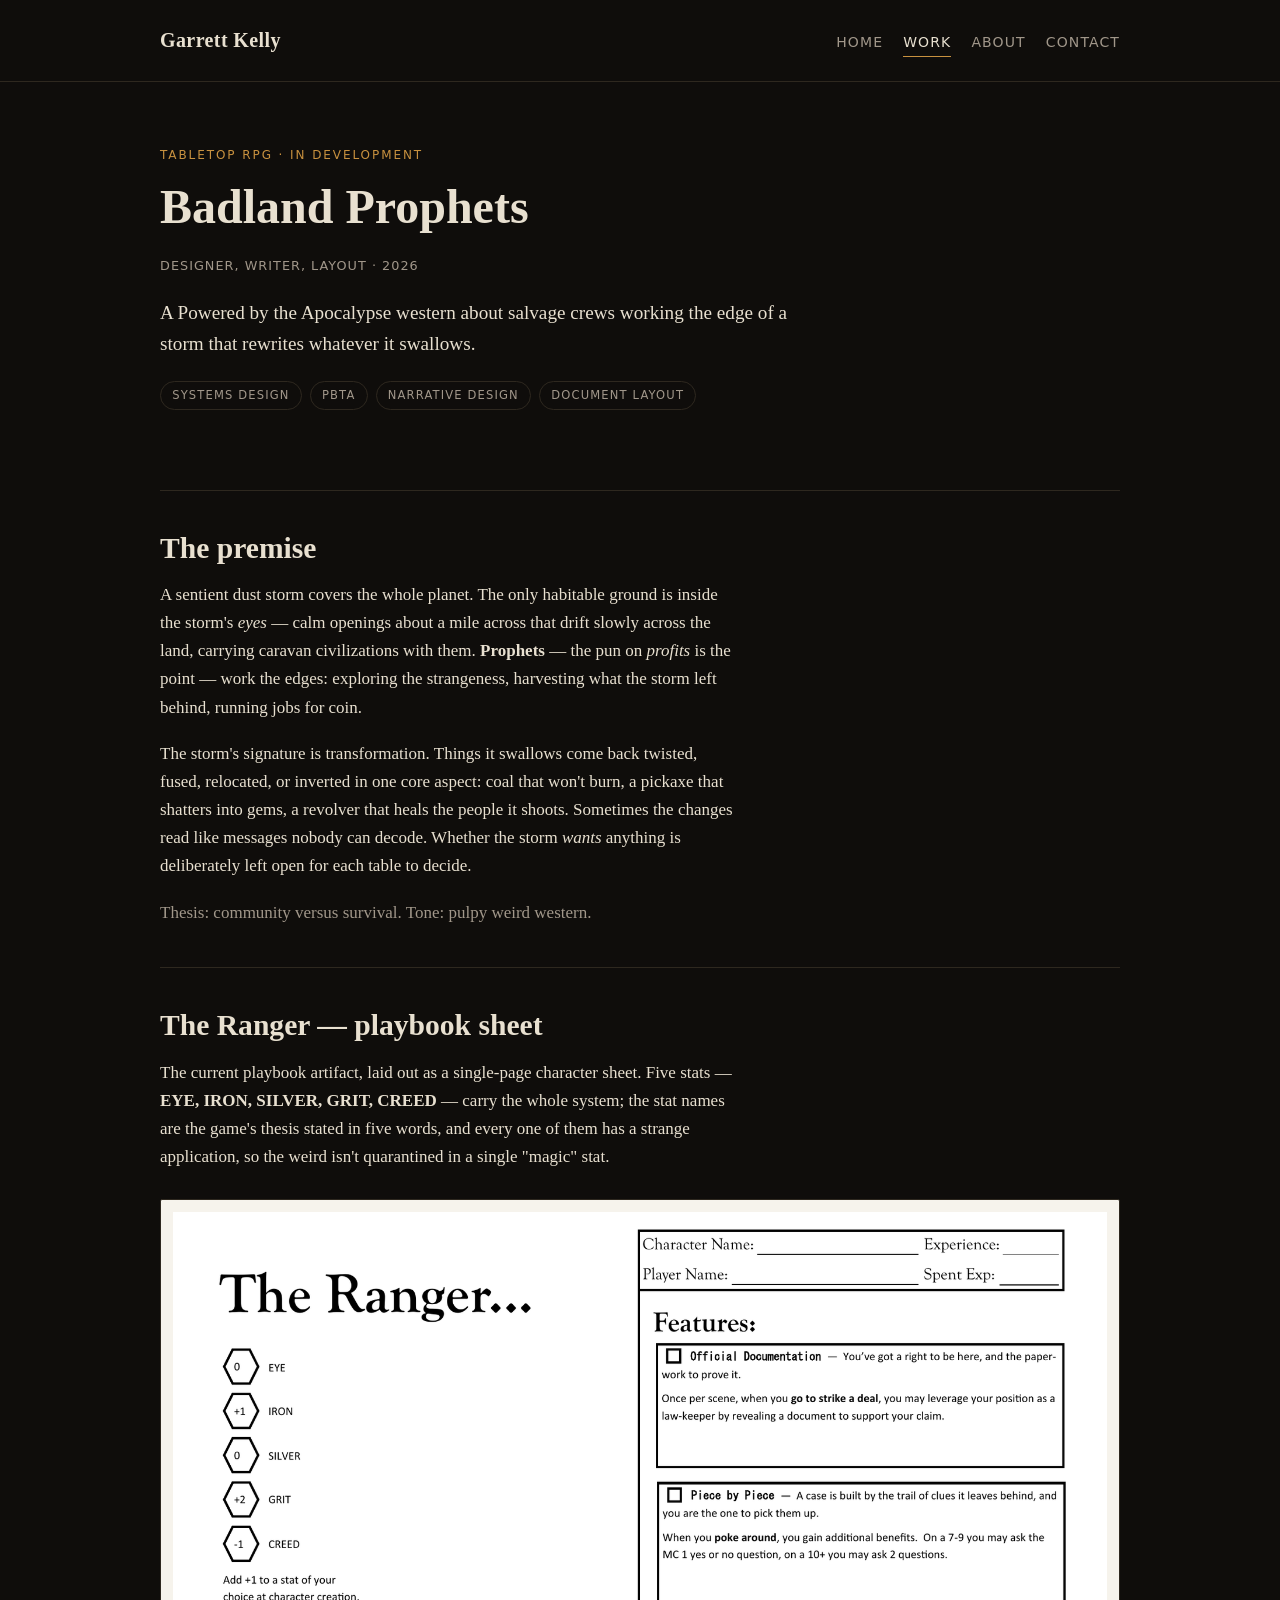
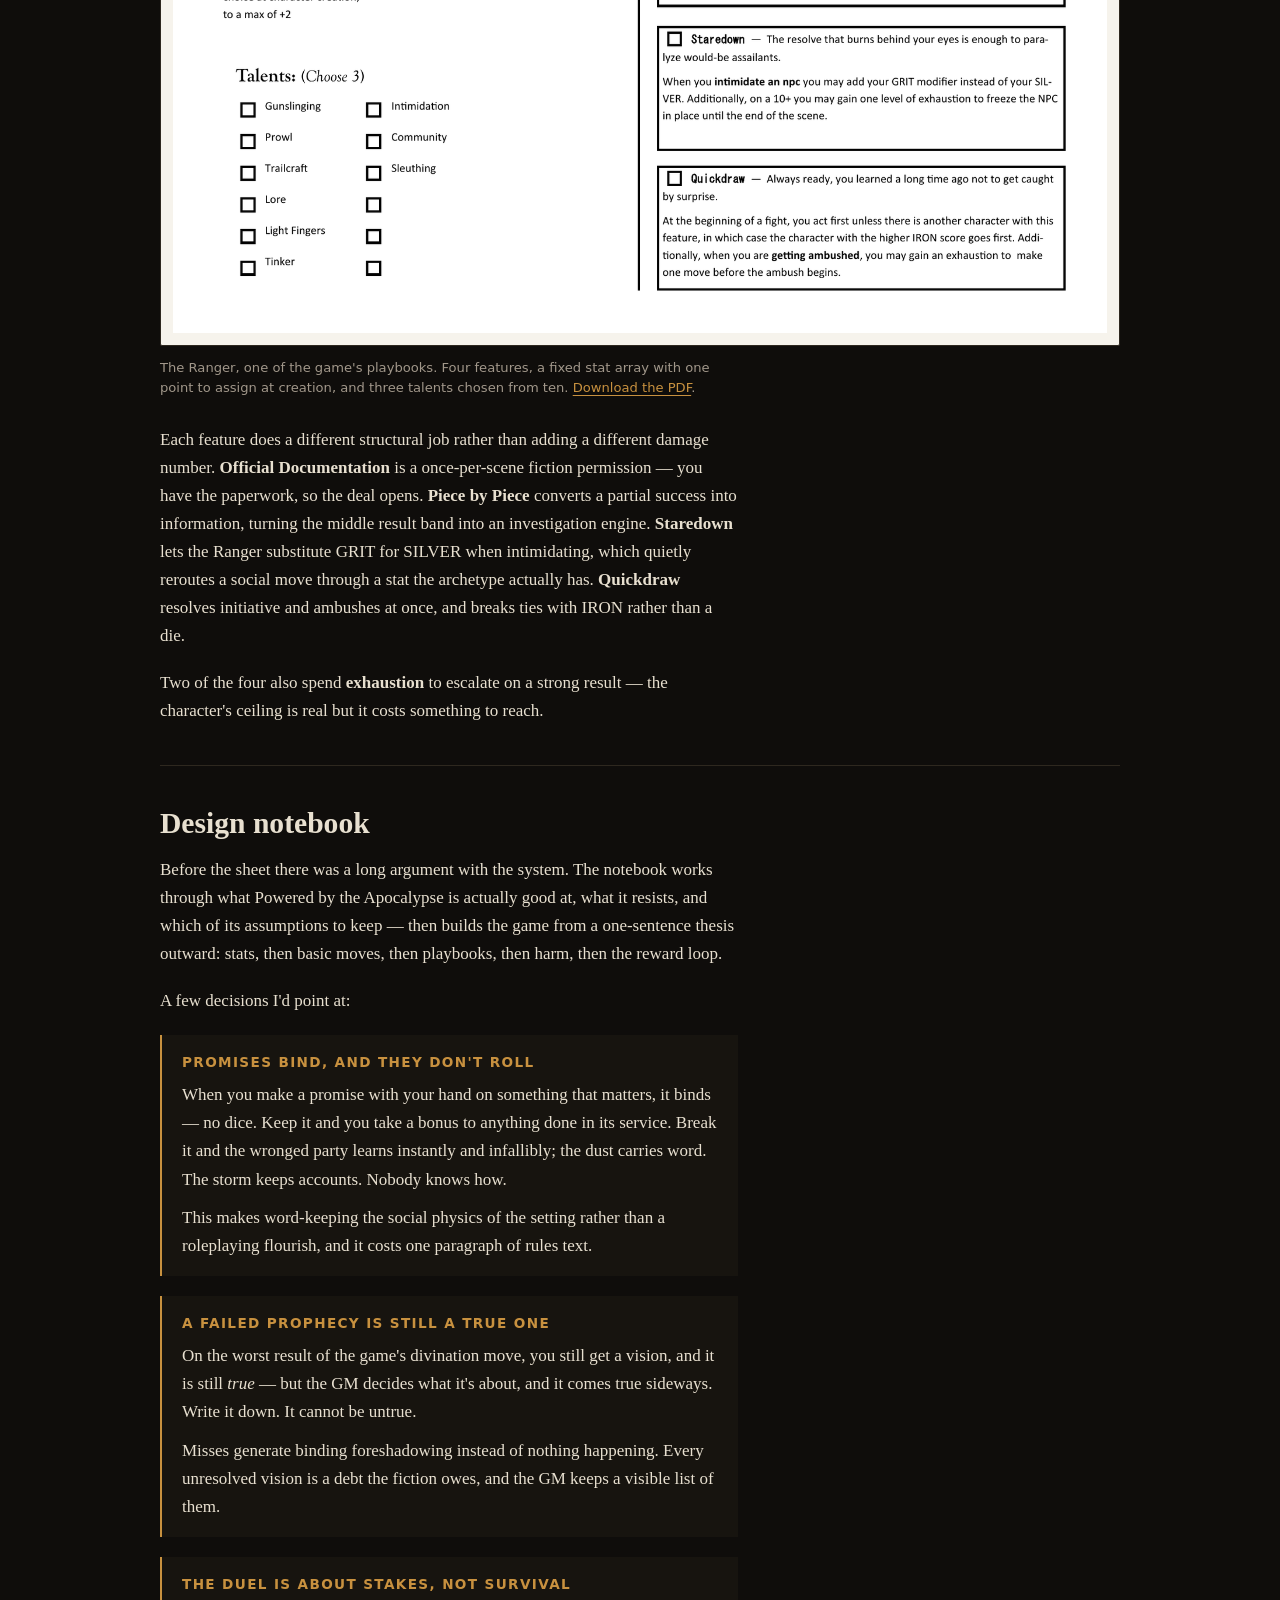
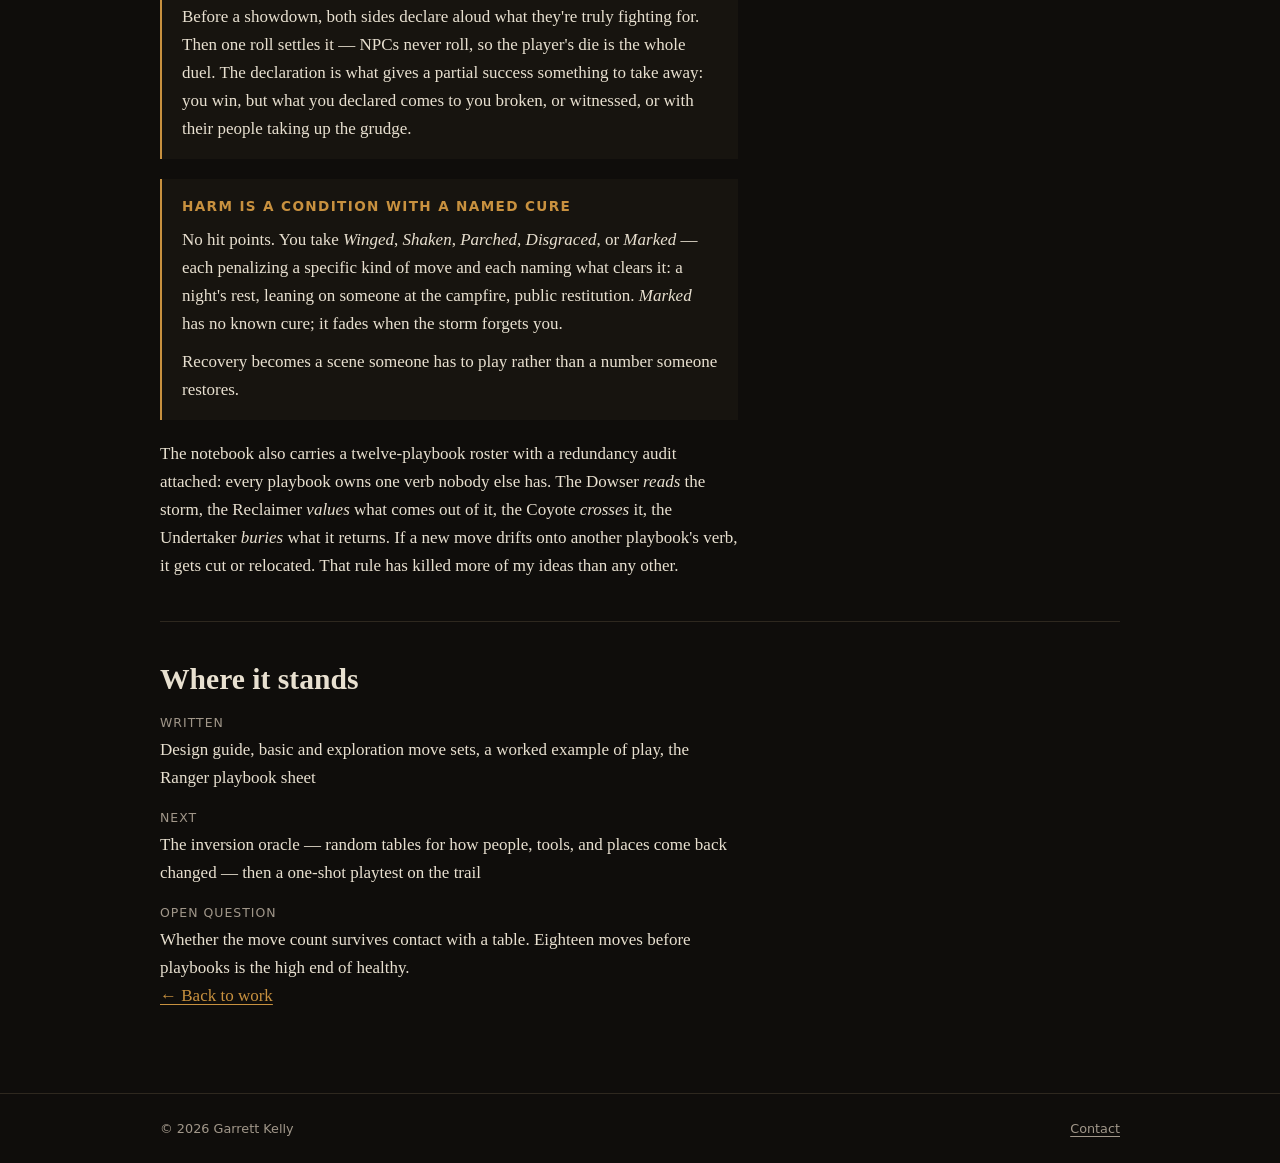
==== badland-prophets.html @ 7e540691 "Add Badland Prophets and Shrynks project pages" ====
<!DOCTYPE html>
<html lang="en">
<head>
<meta charset="utf-8">
<meta name="viewport" content="width=device-width, initial-scale=1">
<title>Badland Prophets — Garrett Kelly</title>
<meta name="description" content="Badland Prophets: a Powered by the Apocalypse weird western about salvage crews working the edge of a sentient dust storm. Design work by Garrett Kelly.">
<link rel="stylesheet" href="style.css">
</head>
<body>

<a class="skip-link" href="#main">Skip to content</a>

<header class="site-header">
  <div class="wrap">
    <a class="brand" href="index.html">Garrett Kelly</a>
    <nav class="site-nav" aria-label="Main">
      <a href="index.html">Home</a>
      <a href="work.html" aria-current="page">Work</a>
      <a href="about.html">About</a>
      <a href="contact.html">Contact</a>
    </nav>
  </div>
</header>

<main id="main">
  <div class="wrap">

    <section class="hero">
      <p class="eyebrow">Tabletop RPG &middot; In development</p>
      <h1>Badland Prophets</h1>
      <p class="subhead">Designer, writer, layout &middot; 2026</p>
      <p class="lede">A Powered by the Apocalypse western about salvage crews working the edge of a
        storm that rewrites whatever it swallows.</p>
      <ul class="tags">
        <li>Systems design</li>
        <li>PbtA</li>
        <li>Narrative design</li>
        <li>Document layout</li>
      </ul>
    </section>

    <section class="section" aria-labelledby="premise">
      <h2 id="premise">The premise</h2>
      <p>A sentient dust storm covers the whole planet. The only habitable ground is inside the
        storm's <em>eyes</em> — calm openings about a mile across that drift slowly across the land,
        carrying caravan civilizations with them. <strong>Prophets</strong> — the pun on
        <em>profits</em> is the point — work the edges: exploring the strangeness, harvesting what
        the storm left behind, running jobs for coin.</p>
      <p>The storm's signature is transformation. Things it swallows come back twisted, fused,
        relocated, or inverted in one core aspect: coal that won't burn, a pickaxe that shatters
        into gems, a revolver that heals the people it shoots. Sometimes the changes read like
        messages nobody can decode. Whether the storm <em>wants</em> anything is deliberately left
        open for each table to decide.</p>
      <p class="muted">Thesis: community versus survival. Tone: pulpy weird western.</p>
    </section>

    <section class="section" aria-labelledby="sheet">
      <h2 id="sheet">The Ranger — playbook sheet</h2>
      <p>The current playbook artifact, laid out as a single-page character sheet. Five stats —
        <strong>EYE, IRON, SILVER, GRIT, CREED</strong> — carry the whole system; the stat names are
        the game's thesis stated in five words, and every one of them has a strange application, so
        the weird isn't quarantined in a single "magic" stat.</p>

      <figure>
        <div class="paper">
          <img src="assets/badland-prophets-ranger.png" width="1600" height="1236"
               alt="The Ranger playbook sheet: a stat block listing EYE 0, IRON +1, SILVER 0, GRIT +2, CREED -1; a talent list of ten options with three to choose; and four features — Official Documentation, Piece by Piece, Staredown, and Quickdraw.">
        </div>
        <figcaption>
          The Ranger, one of the game's playbooks. Four features, a fixed stat array with one point
          to assign at creation, and three talents chosen from ten.
          <a href="assets/badland-prophets-ranger.pdf">Download the PDF</a>.
        </figcaption>
      </figure>

      <p>Each feature does a different structural job rather than adding a different damage number.
        <strong>Official Documentation</strong> is a once-per-scene fiction permission — you have
        the paperwork, so the deal opens. <strong>Piece by Piece</strong> converts a partial success
        into information, turning the middle result band into an investigation engine.
        <strong>Staredown</strong> lets the Ranger substitute GRIT for SILVER when intimidating,
        which quietly reroutes a social move through a stat the archetype actually has.
        <strong>Quickdraw</strong> resolves initiative and ambushes at once, and breaks ties with
        IRON rather than a die.</p>
      <p>Two of the four also spend <strong>exhaustion</strong> to escalate on a strong result —
        the character's ceiling is real but it costs something to reach.</p>
    </section>

    <section class="section" aria-labelledby="design">
      <h2 id="design">Design notebook</h2>
      <!-- EDIT: move names in this section come from the earlier basic-moves draft and don't all
           match the current sheet. Reconcile the two and update the names here. -->
      <p>Before the sheet there was a long argument with the system. The notebook works through what
        Powered by the Apocalypse is actually good at, what it resists, and which of its assumptions
        to keep — then builds the game from a one-sentence thesis outward: stats, then basic moves,
        then playbooks, then harm, then the reward loop.</p>

      <p>A few decisions I'd point at:</p>

      <div class="rule">
        <h4>Promises bind, and they don't roll</h4>
        <p>When you make a promise with your hand on something that matters, it binds — no dice.
          Keep it and you take a bonus to anything done in its service. Break it and the wronged
          party learns instantly and infallibly; the dust carries word. The storm keeps accounts.
          Nobody knows how.</p>
        <p>This makes word-keeping the social physics of the setting rather than a roleplaying
          flourish, and it costs one paragraph of rules text.</p>
      </div>

      <div class="rule">
        <h4>A failed prophecy is still a true one</h4>
        <p>On the worst result of the game's divination move, you still get a vision, and it is
          still <em>true</em> — but the GM decides what it's about, and it comes true sideways.
          Write it down. It cannot be untrue.</p>
        <p>Misses generate binding foreshadowing instead of nothing happening. Every unresolved
          vision is a debt the fiction owes, and the GM keeps a visible list of them.</p>
      </div>

      <div class="rule">
        <h4>The duel is about stakes, not survival</h4>
        <p>Before a showdown, both sides declare aloud what they're truly fighting for. Then one
          roll settles it — NPCs never roll, so the player's die is the whole duel. The declaration
          is what gives a partial success something to take away: you win, but what you declared
          comes to you broken, or witnessed, or with their people taking up the grudge.</p>
      </div>

      <div class="rule">
        <h4>Harm is a condition with a named cure</h4>
        <p>No hit points. You take <em>Winged</em>, <em>Shaken</em>, <em>Parched</em>,
          <em>Disgraced</em>, or <em>Marked</em> — each penalizing a specific kind of move and each
          naming what clears it: a night's rest, leaning on someone at the campfire, public
          restitution. <em>Marked</em> has no known cure; it fades when the storm forgets you.</p>
        <p>Recovery becomes a scene someone has to play rather than a number someone restores.</p>
      </div>

      <p>The notebook also carries a twelve-playbook roster with a redundancy audit attached: every
        playbook owns one verb nobody else has. The Dowser <em>reads</em> the storm, the Reclaimer
        <em>values</em> what comes out of it, the Coyote <em>crosses</em> it, the Undertaker
        <em>buries</em> what it returns. If a new move drifts onto another playbook's verb, it gets
        cut or relocated. That rule has killed more of my ideas than any other.</p>
    </section>

    <section class="section" aria-labelledby="status">
      <h2 id="status">Where it stands</h2>
      <dl class="facts">
        <dt>Written</dt>
        <dd>Design guide, basic and exploration move sets, a worked example of play, the Ranger
          playbook sheet</dd>
        <dt>Next</dt>
        <dd>The inversion oracle — random tables for how people, tools, and places come back
          changed — then a one-shot playtest on the trail</dd>
        <dt>Open question</dt>
        <dd>Whether the move count survives contact with a table. Eighteen moves before playbooks is
          the high end of healthy.</dd>
      </dl>
      <p><a href="work.html">&larr; Back to work</a></p>
    </section>

  </div>
</main>

<footer class="site-footer">
  <div class="wrap">
    <span>&copy; 2026 Garrett Kelly</span>
    <span><a href="contact.html">Contact</a></span>
  </div>
</footer>

</body>
</html>
---- style.css ----
/* ==========================================================================
   Garrett Kelly — portfolio stylesheet
   Single file, no build step. Edit the tokens below to restyle the site.
   ========================================================================== */

:root {
  /* Color tokens — change these four and the whole site follows */
  --ink:      #0f0d0b;   /* page background */
  --panel:    #17140f;   /* cards, raised surfaces */
  --parchment:#e8e0d0;   /* body text */
  --muted:    #a1978a;   /* secondary text */
  --accent:   #c8913f;   /* links, rules, highlights */
  --line:     #2e281f;   /* hairline borders */

  /* Type */
  --serif: "Iowan Old Style", "Palatino Linotype", Palatino, "Book Antiqua", Georgia, serif;
  --sans: ui-sans-serif, system-ui, -apple-system, "Segoe UI", Roboto, Helvetica, Arial, sans-serif;

  /* Layout */
  --measure: 68ch;   /* comfortable reading width */
  --wide: 1000px;    /* page max width */
  --gap: 1.5rem;
}

*, *::before, *::after { box-sizing: border-box; }

html { -webkit-text-size-adjust: 100%; }

body {
  margin: 0;
  background: var(--ink);
  color: var(--parchment);
  font-family: var(--serif);
  font-size: 1.0625rem;
  line-height: 1.65;
  display: flex;
  flex-direction: column;
  min-height: 100vh;
}

/* --- Shell ---------------------------------------------------------------- */

.wrap {
  width: 100%;
  max-width: var(--wide);
  margin: 0 auto;
  padding: 0 1.25rem;
}

main { flex: 1 0 auto; padding: 3rem 0 4rem; }

/* --- Header / nav --------------------------------------------------------- */

.site-header {
  border-bottom: 1px solid var(--line);
  padding: 1.5rem 0;
}

.site-header .wrap {
  display: flex;
  flex-wrap: wrap;
  align-items: baseline;
  justify-content: space-between;
  gap: 0.75rem var(--gap);
}

.brand {
  font-size: 1.25rem;
  font-weight: 600;
  letter-spacing: 0.02em;
  color: var(--parchment);
  text-decoration: none;
}

.brand:hover, .brand:focus-visible { color: var(--accent); }

.site-nav {
  display: flex;
  flex-wrap: wrap;
  gap: 1.25rem;
  font-family: var(--sans);
  font-size: 0.875rem;
  letter-spacing: 0.08em;
  text-transform: uppercase;
}

.site-nav a {
  color: var(--muted);
  text-decoration: none;
  padding-bottom: 2px;
  border-bottom: 1px solid transparent;
}

.site-nav a:hover,
.site-nav a:focus-visible { color: var(--parchment); }

.site-nav a[aria-current="page"] {
  color: var(--parchment);
  border-bottom-color: var(--accent);
}

/* --- Typography ----------------------------------------------------------- */

h1, h2, h3 {
  line-height: 1.2;
  font-weight: 600;
  margin: 0 0 0.5em;
}

h1 { font-size: clamp(2rem, 5vw, 3rem); }
h2 { font-size: clamp(1.4rem, 3vw, 1.85rem); }
h3 { font-size: 1.15rem; }

p, ul, ol { max-width: var(--measure); }
p { margin: 0 0 1.1em; }

a { color: var(--accent); text-underline-offset: 3px; }
a:hover { color: var(--parchment); }

:focus-visible {
  outline: 2px solid var(--accent);
  outline-offset: 3px;
}

.lede {
  font-size: 1.2rem;
  color: var(--parchment);
}

.muted { color: var(--muted); }

.eyebrow {
  font-family: var(--sans);
  font-size: 0.75rem;
  letter-spacing: 0.16em;
  text-transform: uppercase;
  color: var(--accent);
  margin: 0 0 0.75rem;
}

/* --- Sections ------------------------------------------------------------- */

.hero { padding: 1rem 0 2.5rem; }

.section {
  padding-top: 2.5rem;
  margin-top: 2.5rem;
  border-top: 1px solid var(--line);
}

/* --- Project cards -------------------------------------------------------- */

.project-list {
  list-style: none;
  padding: 0;
  margin: 0;
  max-width: none;
  display: grid;
  gap: var(--gap);
  grid-template-columns: repeat(auto-fill, minmax(280px, 1fr));
}

.project {
  background: var(--panel);
  border: 1px solid var(--line);
  border-radius: 3px;
  padding: 1.25rem 1.35rem 1.4rem;
}

.project h3 { margin-bottom: 0.35rem; }

.project p { max-width: none; margin-bottom: 0.75rem; }

.project .meta {
  font-family: var(--sans);
  font-size: 0.78rem;
  letter-spacing: 0.06em;
  text-transform: uppercase;
  color: var(--muted);
  margin: 0;
}

/* Single-column detailed entries (work.html) */
.project-list.stacked { grid-template-columns: 1fr; }

/* --- Definition-style lists ----------------------------------------------- */

.facts {
  margin: 0;
  max-width: var(--measure);
}

.facts dt {
  font-family: var(--sans);
  font-size: 0.78rem;
  letter-spacing: 0.08em;
  text-transform: uppercase;
  color: var(--muted);
  margin-top: 1rem;
}

.facts dd { margin: 0.15rem 0 0; }

/* --- Buttons -------------------------------------------------------------- */

.button {
  display: inline-block;
  font-family: var(--sans);
  font-size: 0.85rem;
  letter-spacing: 0.08em;
  text-transform: uppercase;
  text-decoration: none;
  color: var(--ink);
  background: var(--accent);
  border: 1px solid var(--accent);
  border-radius: 2px;
  padding: 0.6rem 1.1rem;
}

.button:hover, .button:focus-visible {
  background: transparent;
  color: var(--accent);
}

/* --- Footer --------------------------------------------------------------- */

.site-footer {
  flex-shrink: 0;
  border-top: 1px solid var(--line);
  padding: 1.5rem 0;
  font-family: var(--sans);
  font-size: 0.8rem;
  color: var(--muted);
}

.site-footer .wrap {
  display: flex;
  flex-wrap: wrap;
  gap: 0.5rem var(--gap);
  justify-content: space-between;
}

.site-footer a { color: var(--muted); }
.site-footer a:hover { color: var(--accent); }

/* --- Project pages -------------------------------------------------------- */

.subhead {
  font-family: var(--sans);
  font-size: 0.8rem;
  letter-spacing: 0.08em;
  text-transform: uppercase;
  color: var(--muted);
  margin: -0.25rem 0 1.25rem;
}

.tags {
  list-style: none;
  display: flex;
  flex-wrap: wrap;
  gap: 0.5rem;
  padding: 0;
  margin: 1.25rem 0 0;
  max-width: none;
}

.tags li {
  font-family: var(--sans);
  font-size: 0.72rem;
  letter-spacing: 0.1em;
  text-transform: uppercase;
  color: var(--muted);
  border: 1px solid var(--line);
  border-radius: 999px;
  padding: 0.25rem 0.7rem;
}

/* Pull-quoted rules text, set like it would appear in the book */
.rule {
  background: var(--panel);
  border-left: 2px solid var(--accent);
  padding: 1rem 1.25rem;
  margin: 1.25rem 0;
  max-width: var(--measure);
}

.rule h4 {
  font-family: var(--sans);
  font-size: 0.85rem;
  letter-spacing: 0.1em;
  text-transform: uppercase;
  color: var(--accent);
  margin: 0 0 0.5rem;
}

.rule p { margin-bottom: 0.6em; }
.rule p:last-child { margin-bottom: 0; }
.rule ul { margin: 0.4em 0 0; padding-left: 1.1rem; }

/* --- Figures & exhibits --------------------------------------------------- */

figure { margin: 1.75rem 0; }

figcaption {
  font-family: var(--sans);
  font-size: 0.82rem;
  line-height: 1.5;
  color: var(--muted);
  margin-top: 0.75rem;
  max-width: var(--measure);
}

/* A document scan sits on its own paper, not on the dark page */
.paper {
  background: #f6f3ec;
  border: 1px solid var(--line);
  border-radius: 2px;
  padding: 0.75rem;
}

.paper img {
  display: block;
  width: 100%;
  height: auto;
}

/* --- Heatmap (Shrynks success rates) -------------------------------------- */

.scroll-x {
  overflow-x: auto;
  padding-bottom: 0.5rem;
}

table.heatmap {
  border-collapse: separate;
  border-spacing: 2px;
  font-family: var(--sans);
  font-size: 0.7rem;
  font-variant-numeric: tabular-nums;
}

table.heatmap caption {
  caption-side: top;
  text-align: left;
  font-size: 0.82rem;
  color: var(--muted);
  padding-bottom: 0.6rem;
}

table.heatmap th {
  font-weight: 500;
  font-size: 0.68rem;
  letter-spacing: 0.06em;
  text-transform: uppercase;
  color: var(--muted);
  padding: 0.2rem 0.35rem;
  white-space: nowrap;
}

table.heatmap th[scope="row"] { text-align: right; }

table.heatmap td {
  width: 2.7rem;
  padding: 0.35rem 0.2rem;
  text-align: center;
  border-radius: 2px;
  background: #1b1712;
  color: var(--parchment);
}

table.heatmap td.hot { color: #171310; }

table.heatmap td:hover {
  outline: 2px solid var(--parchment);
  outline-offset: -2px;
}

.legend {
  display: flex;
  align-items: center;
  gap: 0.5rem;
  font-family: var(--sans);
  font-size: 0.72rem;
  color: var(--muted);
  margin-top: 0.75rem;
  flex-wrap: wrap;
}

.legend .swatches { display: flex; gap: 2px; }

.legend .swatches span {
  width: 1.6rem;
  height: 0.7rem;
  border-radius: 1px;
}

/* --- Utilities ------------------------------------------------------------ */

.skip-link {
  position: absolute;
  left: -9999px;
  top: 0;
  background: var(--accent);
  color: var(--ink);
  padding: 0.5rem 1rem;
  z-index: 10;
}

.skip-link:focus { left: 0; }

@media (prefers-reduced-motion: no-preference) {
  html { scroll-behavior: smooth; }
}
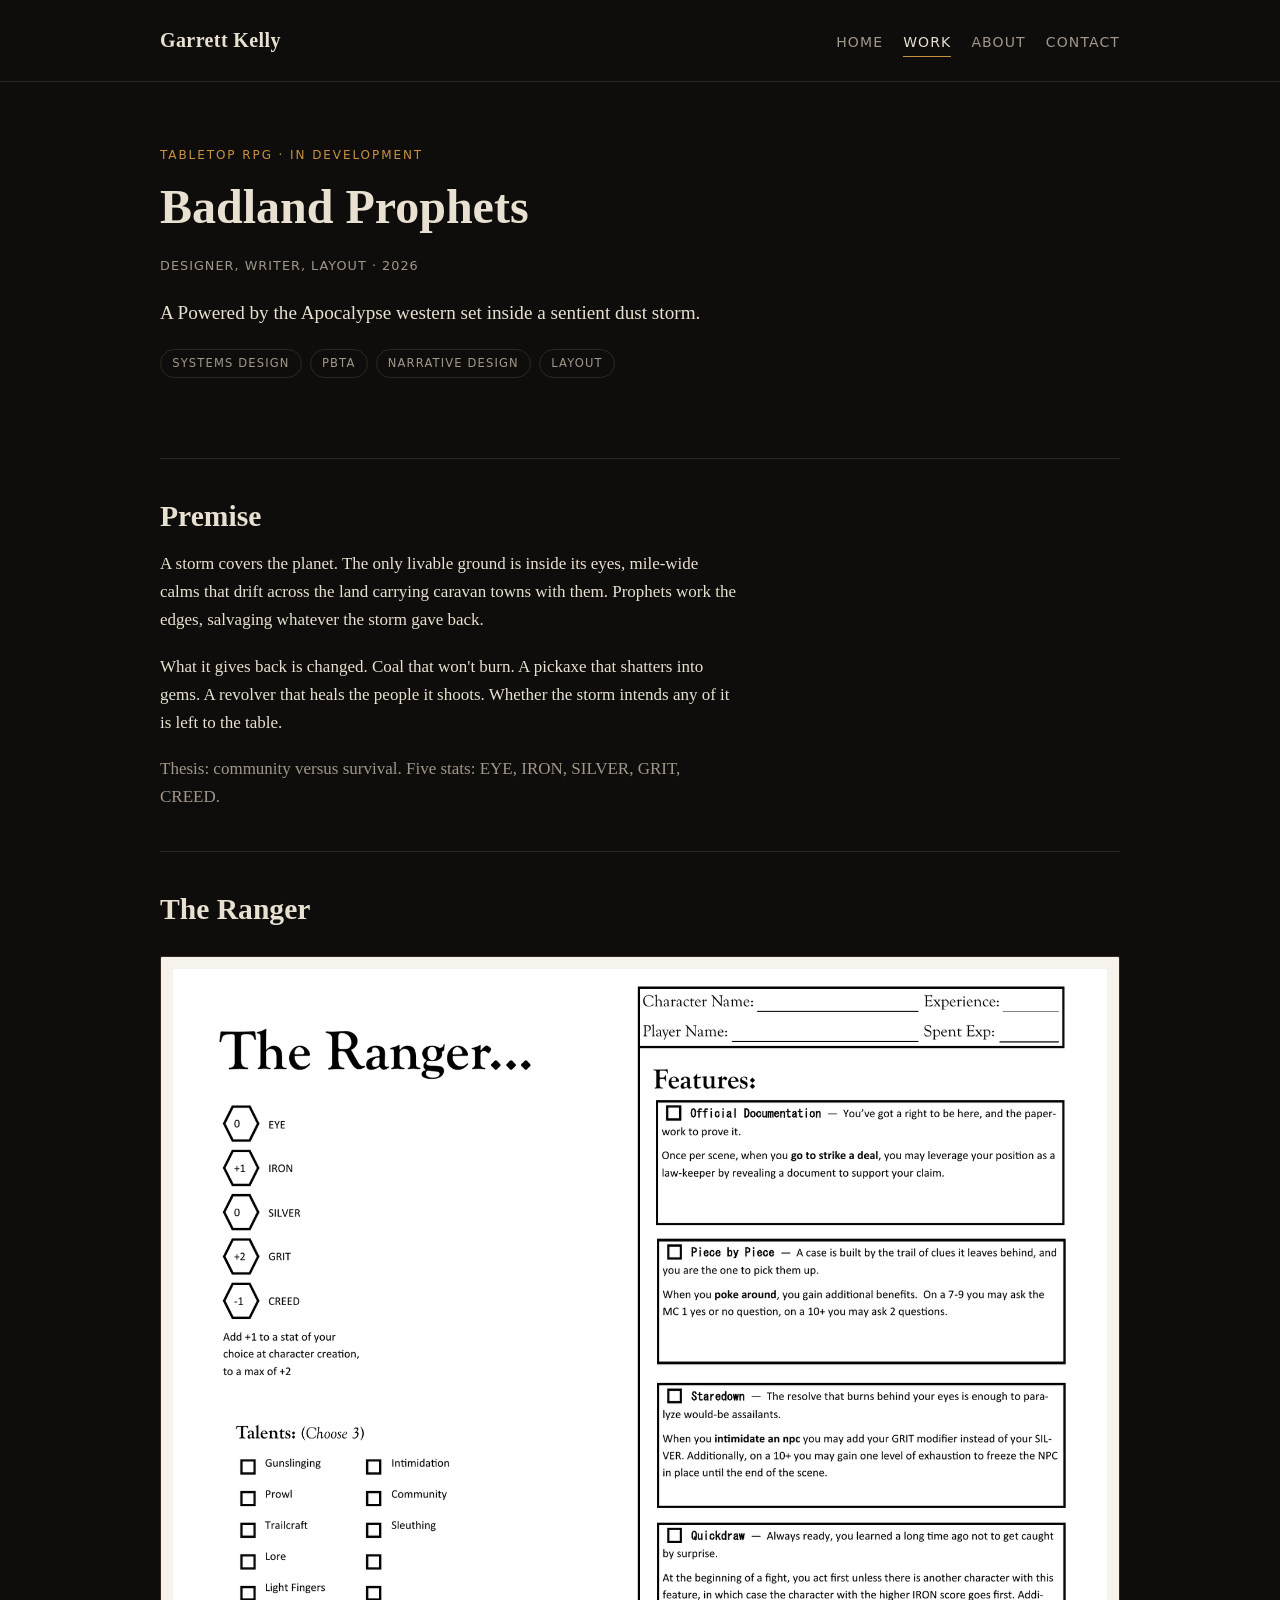
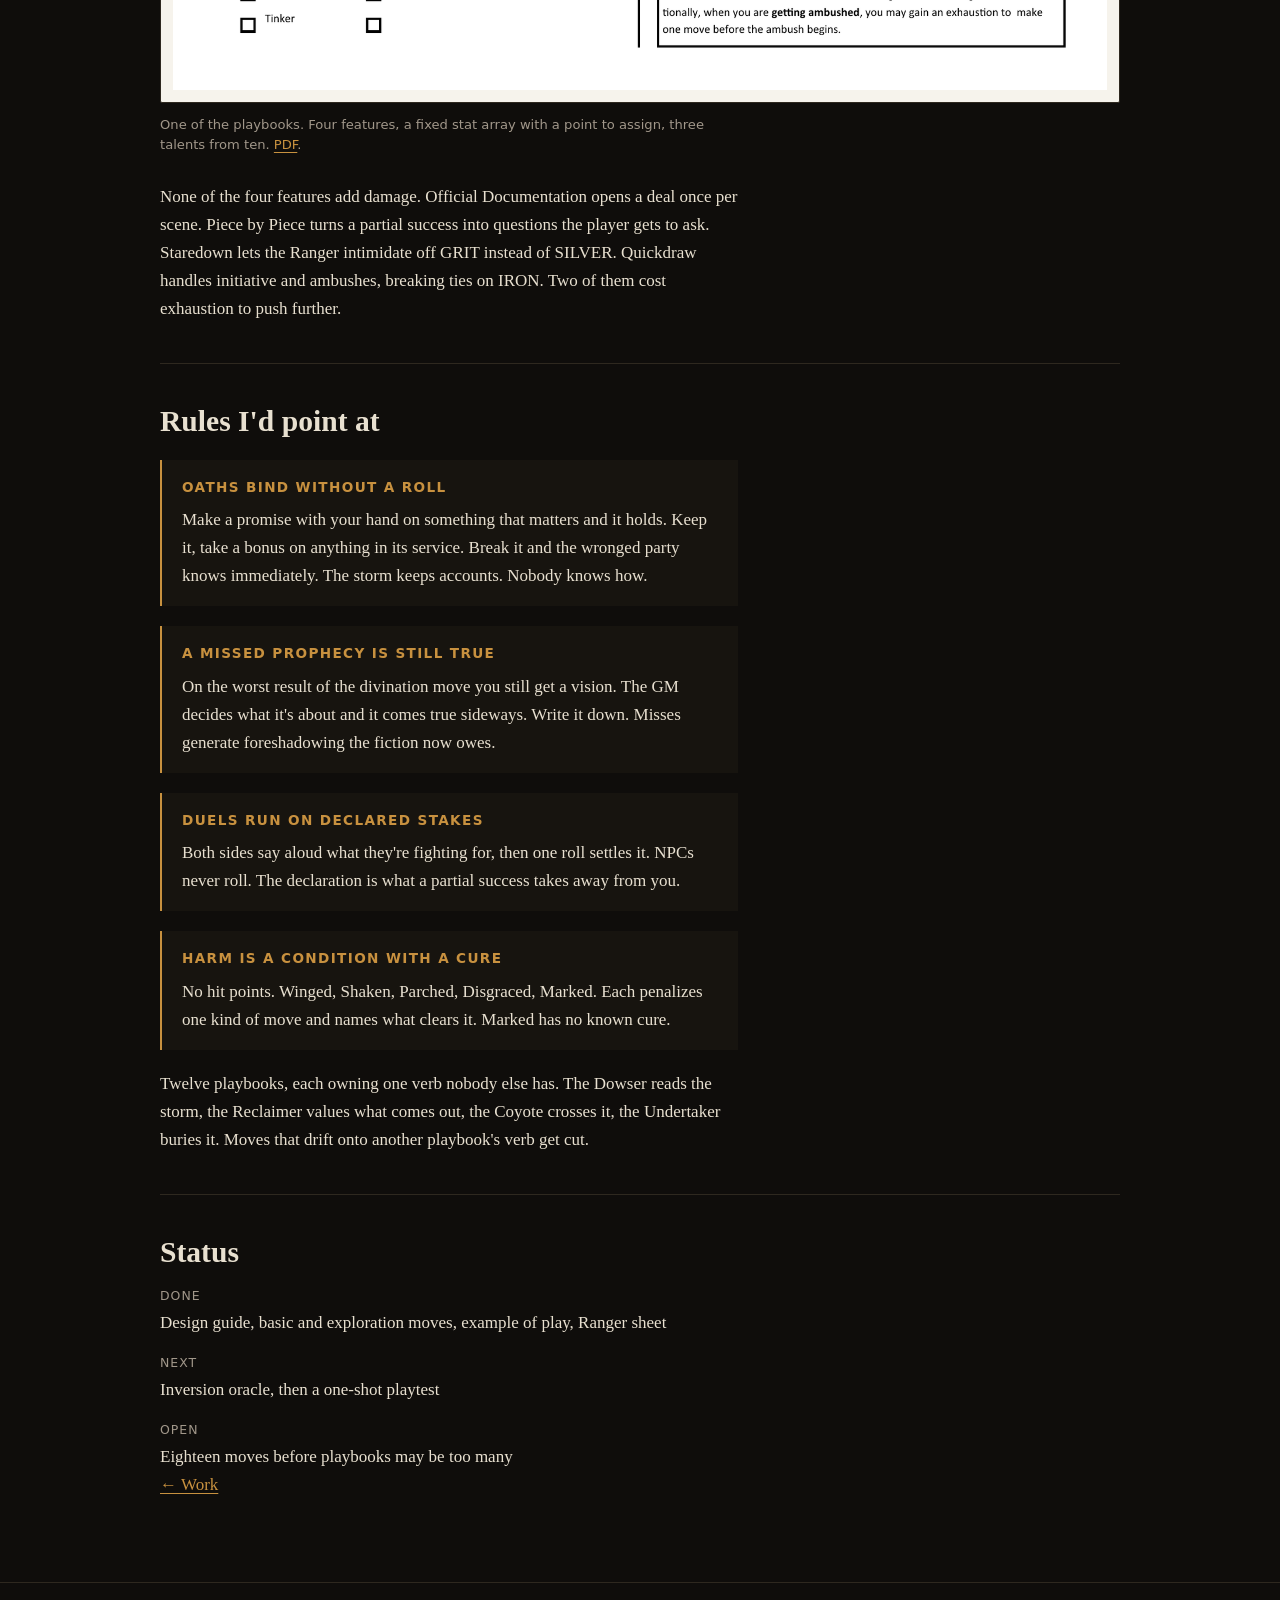
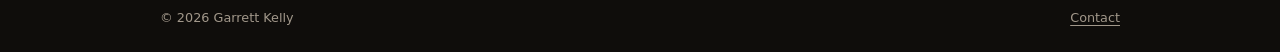
==== commit 9ad5f543: "Tighten project copy" ====
--- a/badland-prophets.html
+++ b/badland-prophets.html
@@ -4,7 +4,7 @@
 <meta charset="utf-8">
 <meta name="viewport" content="width=device-width, initial-scale=1">
 <title>Badland Prophets — Garrett Kelly</title>
-<meta name="description" content="Badland Prophets: a Powered by the Apocalypse weird western about salvage crews working the edge of a sentient dust storm. Design work by Garrett Kelly.">
+<meta name="description" content="Badland Prophets: a Powered by the Apocalypse western about salvage crews working the edge of a sentient dust storm.">
 <link rel="stylesheet" href="style.css">
 </head>
 <body>
@@ -30,130 +30,93 @@
       <p class="eyebrow">Tabletop RPG &middot; In development</p>
       <h1>Badland Prophets</h1>
       <p class="subhead">Designer, writer, layout &middot; 2026</p>
-      <p class="lede">A Powered by the Apocalypse western about salvage crews working the edge of a
-        storm that rewrites whatever it swallows.</p>
+      <p class="lede">A Powered by the Apocalypse western set inside a sentient dust storm.</p>
       <ul class="tags">
         <li>Systems design</li>
         <li>PbtA</li>
         <li>Narrative design</li>
-        <li>Document layout</li>
+        <li>Layout</li>
       </ul>
     </section>
 
     <section class="section" aria-labelledby="premise">
-      <h2 id="premise">The premise</h2>
-      <p>A sentient dust storm covers the whole planet. The only habitable ground is inside the
-        storm's <em>eyes</em> — calm openings about a mile across that drift slowly across the land,
-        carrying caravan civilizations with them. <strong>Prophets</strong> — the pun on
-        <em>profits</em> is the point — work the edges: exploring the strangeness, harvesting what
-        the storm left behind, running jobs for coin.</p>
-      <p>The storm's signature is transformation. Things it swallows come back twisted, fused,
-        relocated, or inverted in one core aspect: coal that won't burn, a pickaxe that shatters
-        into gems, a revolver that heals the people it shoots. Sometimes the changes read like
-        messages nobody can decode. Whether the storm <em>wants</em> anything is deliberately left
-        open for each table to decide.</p>
-      <p class="muted">Thesis: community versus survival. Tone: pulpy weird western.</p>
+      <h2 id="premise">Premise</h2>
+      <p>A storm covers the planet. The only livable ground is inside its eyes, mile-wide calms that
+        drift across the land carrying caravan towns with them. Prophets work the edges, salvaging
+        whatever the storm gave back.</p>
+      <p>What it gives back is changed. Coal that won't burn. A pickaxe that shatters into gems. A
+        revolver that heals the people it shoots. Whether the storm intends any of it is left to the
+        table.</p>
+      <p class="muted">Thesis: community versus survival. Five stats: EYE, IRON, SILVER, GRIT, CREED.</p>
     </section>
 
     <section class="section" aria-labelledby="sheet">
-      <h2 id="sheet">The Ranger — playbook sheet</h2>
-      <p>The current playbook artifact, laid out as a single-page character sheet. Five stats —
-        <strong>EYE, IRON, SILVER, GRIT, CREED</strong> — carry the whole system; the stat names are
-        the game's thesis stated in five words, and every one of them has a strange application, so
-        the weird isn't quarantined in a single "magic" stat.</p>
+      <h2 id="sheet">The Ranger</h2>
 
       <figure>
         <div class="paper">
           <img src="assets/badland-prophets-ranger.png" width="1600" height="1236"
-               alt="The Ranger playbook sheet: a stat block listing EYE 0, IRON +1, SILVER 0, GRIT +2, CREED -1; a talent list of ten options with three to choose; and four features — Official Documentation, Piece by Piece, Staredown, and Quickdraw.">
+               alt="The Ranger playbook sheet: stats EYE 0, IRON +1, SILVER 0, GRIT +2, CREED -1; ten talents with three to choose; and four features named Official Documentation, Piece by Piece, Staredown, and Quickdraw.">
         </div>
         <figcaption>
-          The Ranger, one of the game's playbooks. Four features, a fixed stat array with one point
-          to assign at creation, and three talents chosen from ten.
-          <a href="assets/badland-prophets-ranger.pdf">Download the PDF</a>.
+          One of the playbooks. Four features, a fixed stat array with a point to assign, three
+          talents from ten. <a href="assets/badland-prophets-ranger.pdf">PDF</a>.
         </figcaption>
       </figure>
 
-      <p>Each feature does a different structural job rather than adding a different damage number.
-        <strong>Official Documentation</strong> is a once-per-scene fiction permission — you have
-        the paperwork, so the deal opens. <strong>Piece by Piece</strong> converts a partial success
-        into information, turning the middle result band into an investigation engine.
-        <strong>Staredown</strong> lets the Ranger substitute GRIT for SILVER when intimidating,
-        which quietly reroutes a social move through a stat the archetype actually has.
-        <strong>Quickdraw</strong> resolves initiative and ambushes at once, and breaks ties with
-        IRON rather than a die.</p>
-      <p>Two of the four also spend <strong>exhaustion</strong> to escalate on a strong result —
-        the character's ceiling is real but it costs something to reach.</p>
+      <p>None of the four features add damage. Official Documentation opens a deal once per scene.
+        Piece by Piece turns a partial success into questions the player gets to ask. Staredown lets
+        the Ranger intimidate off GRIT instead of SILVER. Quickdraw handles initiative and ambushes,
+        breaking ties on IRON. Two of them cost exhaustion to push further.</p>
     </section>
 
     <section class="section" aria-labelledby="design">
-      <h2 id="design">Design notebook</h2>
-      <!-- EDIT: move names in this section come from the earlier basic-moves draft and don't all
-           match the current sheet. Reconcile the two and update the names here. -->
-      <p>Before the sheet there was a long argument with the system. The notebook works through what
-        Powered by the Apocalypse is actually good at, what it resists, and which of its assumptions
-        to keep — then builds the game from a one-sentence thesis outward: stats, then basic moves,
-        then playbooks, then harm, then the reward loop.</p>
-
-      <p>A few decisions I'd point at:</p>
+      <h2 id="design">Rules I'd point at</h2>
+      <!-- EDIT: these come from the earlier basic-moves draft; names don't all match the current
+           sheet yet. -->
 
       <div class="rule">
-        <h4>Promises bind, and they don't roll</h4>
-        <p>When you make a promise with your hand on something that matters, it binds — no dice.
-          Keep it and you take a bonus to anything done in its service. Break it and the wronged
-          party learns instantly and infallibly; the dust carries word. The storm keeps accounts.
-          Nobody knows how.</p>
-        <p>This makes word-keeping the social physics of the setting rather than a roleplaying
-          flourish, and it costs one paragraph of rules text.</p>
+        <h4>Oaths bind without a roll</h4>
+        <p>Make a promise with your hand on something that matters and it holds. Keep it, take a
+          bonus on anything in its service. Break it and the wronged party knows immediately. The
+          storm keeps accounts. Nobody knows how.</p>
       </div>
 
       <div class="rule">
-        <h4>A failed prophecy is still a true one</h4>
-        <p>On the worst result of the game's divination move, you still get a vision, and it is
-          still <em>true</em> — but the GM decides what it's about, and it comes true sideways.
-          Write it down. It cannot be untrue.</p>
-        <p>Misses generate binding foreshadowing instead of nothing happening. Every unresolved
-          vision is a debt the fiction owes, and the GM keeps a visible list of them.</p>
+        <h4>A missed prophecy is still true</h4>
+        <p>On the worst result of the divination move you still get a vision. The GM decides what
+          it's about and it comes true sideways. Write it down. Misses generate foreshadowing the
+          fiction now owes.</p>
       </div>
 
       <div class="rule">
-        <h4>The duel is about stakes, not survival</h4>
-        <p>Before a showdown, both sides declare aloud what they're truly fighting for. Then one
-          roll settles it — NPCs never roll, so the player's die is the whole duel. The declaration
-          is what gives a partial success something to take away: you win, but what you declared
-          comes to you broken, or witnessed, or with their people taking up the grudge.</p>
+        <h4>Duels run on declared stakes</h4>
+        <p>Both sides say aloud what they're fighting for, then one roll settles it. NPCs never
+          roll. The declaration is what a partial success takes away from you.</p>
       </div>
 
       <div class="rule">
-        <h4>Harm is a condition with a named cure</h4>
-        <p>No hit points. You take <em>Winged</em>, <em>Shaken</em>, <em>Parched</em>,
-          <em>Disgraced</em>, or <em>Marked</em> — each penalizing a specific kind of move and each
-          naming what clears it: a night's rest, leaning on someone at the campfire, public
-          restitution. <em>Marked</em> has no known cure; it fades when the storm forgets you.</p>
-        <p>Recovery becomes a scene someone has to play rather than a number someone restores.</p>
+        <h4>Harm is a condition with a cure</h4>
+        <p>No hit points. Winged, Shaken, Parched, Disgraced, Marked. Each penalizes one kind of
+          move and names what clears it. Marked has no known cure.</p>
       </div>
 
-      <p>The notebook also carries a twelve-playbook roster with a redundancy audit attached: every
-        playbook owns one verb nobody else has. The Dowser <em>reads</em> the storm, the Reclaimer
-        <em>values</em> what comes out of it, the Coyote <em>crosses</em> it, the Undertaker
-        <em>buries</em> what it returns. If a new move drifts onto another playbook's verb, it gets
-        cut or relocated. That rule has killed more of my ideas than any other.</p>
+      <p>Twelve playbooks, each owning one verb nobody else has. The Dowser reads the storm, the
+        Reclaimer values what comes out, the Coyote crosses it, the Undertaker buries it. Moves that
+        drift onto another playbook's verb get cut.</p>
     </section>
 
     <section class="section" aria-labelledby="status">
-      <h2 id="status">Where it stands</h2>
+      <h2 id="status">Status</h2>
       <dl class="facts">
-        <dt>Written</dt>
-        <dd>Design guide, basic and exploration move sets, a worked example of play, the Ranger
-          playbook sheet</dd>
+        <dt>Done</dt>
+        <dd>Design guide, basic and exploration moves, example of play, Ranger sheet</dd>
         <dt>Next</dt>
-        <dd>The inversion oracle — random tables for how people, tools, and places come back
-          changed — then a one-shot playtest on the trail</dd>
-        <dt>Open question</dt>
-        <dd>Whether the move count survives contact with a table. Eighteen moves before playbooks is
-          the high end of healthy.</dd>
+        <dd>Inversion oracle, then a one-shot playtest</dd>
+        <dt>Open</dt>
+        <dd>Eighteen moves before playbooks may be too many</dd>
       </dl>
-      <p><a href="work.html">&larr; Back to work</a></p>
+      <p><a href="work.html">&larr; Work</a></p>
     </section>
 
   </div>
